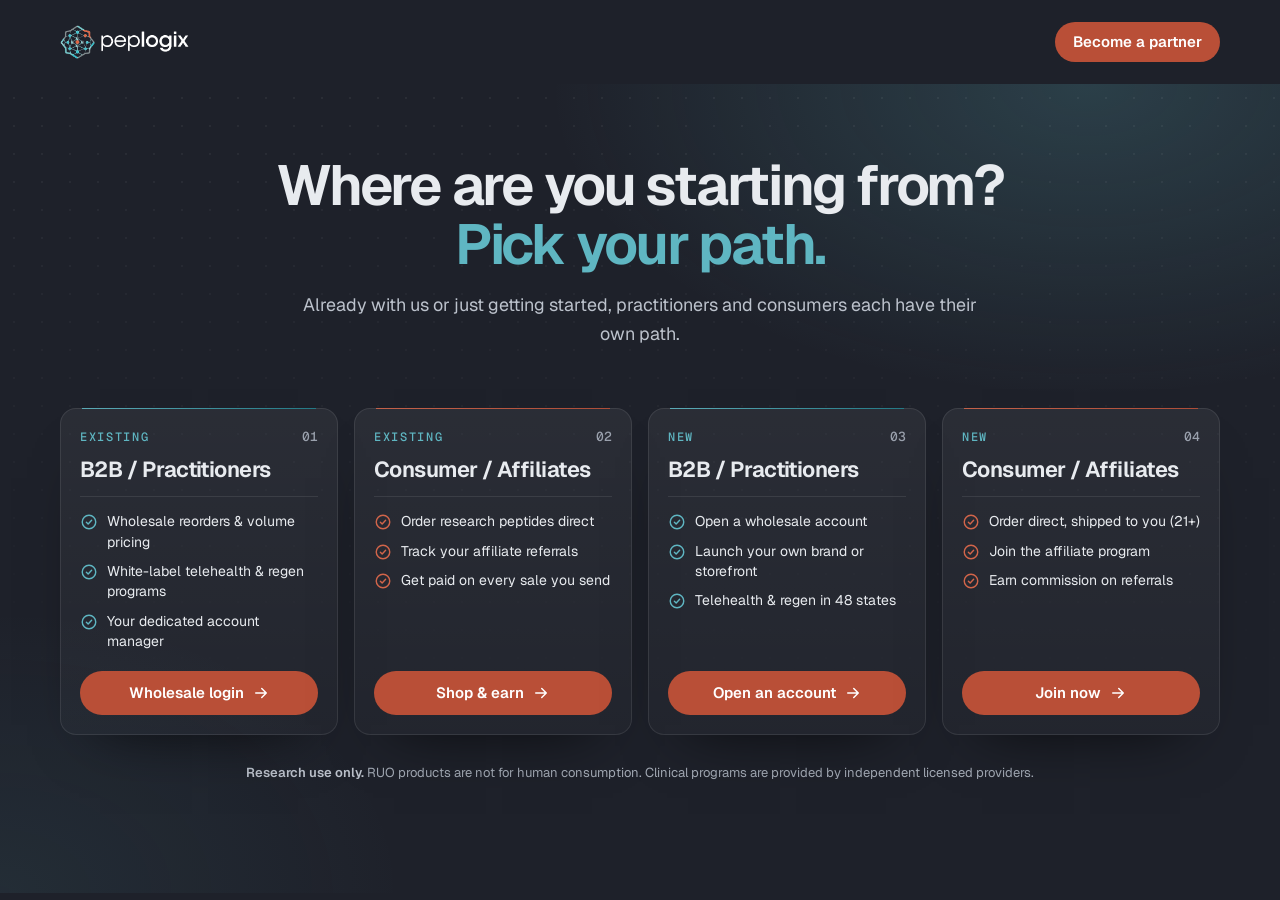
==== paths.html @ d6eeb5cb "Four-path boxes Co-Authored-By: Claude Opus 5.5 <noreply@anthropic.com>" ====
<!doctype html>
<html lang="en">
<head>
<meta charset="utf-8">
<meta name="viewport" content="width=device-width, initial-scale=1">
<meta name="robots" content="noindex, nofollow">
<title>Peplogix | Choose your path</title>
<link rel="preconnect" href="https://fonts.googleapis.com">
<link rel="preconnect" href="https://fonts.gstatic.com" crossorigin>
<link href="https://fonts.googleapis.com/css2?family=Geist:wght@400;500;600;700&family=Geist+Mono:wght@500&display=swap" rel="stylesheet">
<link rel="icon" type="image/png" href="assets/favicon-64.png">
<style>
:root{
  --ink:#1E212A;--ink-2:#272B35;--line:rgba(255,255,255,.09);
  --text:#E8EBEF;--muted:#9AA1AD;--soft:#BCC2CC;
  --aqua:#5FB6C2;--teal:#217F8C;--orange:#B94F37;--orange-hi:#D2654A;
  --sans:"Geist",ui-sans-serif,system-ui,-apple-system,"Segoe UI",sans-serif;
  --mono:"Geist Mono",ui-monospace,SFMono-Regular,Menlo,monospace;
  --ease:cubic-bezier(.16,1,.3,1);
}
*,*::before,*::after{box-sizing:border-box}
body{margin:0;background:var(--ink);color:var(--text);font:400 16px/1.6 var(--sans);-webkit-font-smoothing:antialiased}
::selection{background:var(--teal);color:#fff}
a{color:inherit}
:focus-visible{outline:2px solid var(--aqua);outline-offset:3px}

.top{position:relative;z-index:2;max-width:1240px;margin:0 auto;padding:22px clamp(16px,4vw,40px);display:flex;align-items:center;justify-content:space-between}
.top img{height:34px;width:auto;display:block}
.top a.cta{display:inline-flex;align-items:center;min-height:40px;padding:0 18px;border-radius:999px;background:var(--orange);color:#fff;text-decoration:none;font-weight:600;font-size:15px}

.paths{position:relative;overflow:hidden;padding:clamp(40px,6vw,72px) 0 clamp(64px,8vw,96px);
  background:radial-gradient(60% 55% at 85% 0%,rgba(95,182,194,.20),transparent 70%),radial-gradient(45% 50% at 0% 100%,rgba(95,182,194,.08),transparent 70%),var(--ink)}
.paths::before{content:"";position:absolute;inset:0;background-image:radial-gradient(rgba(255,255,255,.055) 1px,transparent 1px);background-size:28px 28px;-webkit-mask-image:linear-gradient(180deg,#000,transparent 80%);mask-image:linear-gradient(180deg,#000,transparent 80%);pointer-events:none}
.wrap{position:relative;max-width:1240px;margin:0 auto;padding:0 clamp(16px,4vw,40px)}

.head{text-align:center;max-width:1000px;margin:0 auto clamp(40px,5vw,60px)}
.head h1{margin:0;font-size:clamp(34px,4.4vw,58px);line-height:1.04;letter-spacing:-.04em;font-weight:650;text-wrap:balance}
.head h1 em{font-style:normal;color:var(--aqua);display:block}
.head p{margin:18px auto 0;max-width:58ch;font-size:clamp(16px,1.4vw,18px);color:var(--soft)}

.grid{display:grid;grid-template-columns:repeat(4,minmax(0,1fr));column-gap:16px;row-gap:0;max-width:1200px;margin:0 auto}
@media (max-width:1060px){.grid{grid-template-columns:repeat(2,minmax(0,1fr));row-gap:16px}}
@media (max-width:620px){.grid{grid-template-columns:minmax(0,1fr);row-gap:16px}.col{grid-row:auto;display:flex;flex-direction:column}.col .btn{margin-top:20px}}

.col{position:relative;display:grid;grid-template-rows:subgrid;grid-row:span 4;row-gap:0;padding:22px 20px 20px;border-radius:16px;
  background:linear-gradient(180deg,rgba(255,255,255,.055),rgba(255,255,255,.02));
  box-shadow:inset 0 0 0 1px var(--line),0 30px 60px -40px rgba(0,0,0,.8);
  transition:transform .35s var(--ease),box-shadow .35s var(--ease)}
.col::before{content:"";position:absolute;left:22px;right:22px;top:0;height:1px;background:var(--bar);opacity:.9}
.col:hover{transform:translateY(-4px);box-shadow:inset 0 0 0 1px rgba(95,182,194,.45),0 40px 70px -40px rgba(0,0,0,.9)}
.col--med{--bar:linear-gradient(90deg,#5FB6C2,#217F8C)}
.col--con{--bar:linear-gradient(90deg,#D2654A,#B94F37)}
.col--new{--bar:linear-gradient(90deg,#5FB6C2,#D2654A)}

.num{display:flex;justify-content:space-between;align-items:center;margin-bottom:14px}
.num b{font:500 13px/1 var(--mono);color:var(--muted)}
.big{font:600 64px/1 var(--sans);letter-spacing:-.05em;color:transparent;-webkit-text-stroke:1px rgba(95,182,194,.55);margin:6px 0 18px}
.col--con .big{-webkit-text-stroke-color:rgba(210,101,74,.6)}
.num span{font:500 12px/1 var(--mono);letter-spacing:.14em;text-transform:uppercase;color:var(--aqua)}
.num b{font:500 13px/1 var(--mono);color:var(--muted)}
.ic{width:52px;height:52px;border-radius:6px;display:grid;place-items:center;background:rgba(95,182,194,.12);color:var(--aqua);margin-bottom:22px}
.col--con .ic{background:rgba(210,101,74,.14);color:var(--orange-hi)}
.ic svg{width:26px;height:26px}
.col h2{margin:0;font-size:clamp(20px,1.7vw,23px);line-height:1.15;letter-spacing:-.025em;font-weight:650}
.who{margin:8px 0 0;font-size:14.5px;line-height:1.5;color:var(--soft)}
.chips{display:flex;flex-wrap:wrap;align-content:flex-start;gap:6px;margin:16px 0 0}
.chips span{font-size:12.5px;font-weight:500;padding:5px 10px;border-radius:4px;background:rgba(255,255,255,.06);color:var(--soft);box-shadow:inset 0 0 0 1px var(--line)}
.rule{height:1px;background:var(--line);margin:24px 0 20px}
.lab{margin:0 0 12px;font:500 11.5px/1 var(--mono);letter-spacing:.12em;text-transform:uppercase;color:var(--muted)}
ul{list-style:none;margin:14px 0 0;padding:14px 0 0;display:grid;gap:9px;align-content:start;border-top:1px solid var(--line)}
li{display:grid;grid-template-columns:18px 1fr;gap:9px;font-size:14px;color:var(--text);line-height:1.45}
li svg{width:18px;height:18px;margin-top:2px;color:var(--aqua)}
.col--con li svg{color:var(--orange-hi)}
.btn{margin-top:20px;align-self:end;display:flex;align-items:center;justify-content:center;gap:8px;min-height:44px;border-radius:999px;background:var(--orange);color:#fff;text-decoration:none;font-weight:600;font-size:15px;transition:background .2s}
.btn:hover{background:#A3442F}
.btn svg{width:18px;height:18px}
.spacer{flex:1}

.foot{margin-top:28px;text-align:center;font-size:13px;color:#A3AAB5}
.foot strong{color:var(--soft);font-weight:600}
@media (prefers-reduced-motion:reduce){.col{transition:none}.col:hover{transform:none}}
</style>
</head>
<body>
<svg width="0" height="0" style="position:absolute" aria-hidden="true">
  <symbol id="ck" viewBox="0 0 24 24" fill="none" stroke="currentColor" stroke-width="1.9" stroke-linecap="round" stroke-linejoin="round"><circle cx="12" cy="12" r="9"/><path d="m8.5 12.2 2.4 2.4 4.6-4.9"/></symbol>
  <symbol id="ar" viewBox="0 0 24 24" fill="none" stroke="currentColor" stroke-width="2" stroke-linecap="round" stroke-linejoin="round"><path d="M5 12h14M13 6l6 6-6 6"/></symbol>
</svg>

<header class="top">
  <img src="assets/peplogix-logo-white.png" alt="Peplogix" width="130" height="34">
  <a class="cta" href="#">Become a partner</a>
</header>

<section class="paths" aria-labelledby="pathsTitle">
  <div class="wrap">
    <div class="head">
      <h1 id="pathsTitle">Where are you starting from? <em>Pick your path.</em></h1>
      <p>Already with us or just getting started, practitioners and consumers each have their own path.</p>
    </div>

    <div class="grid">
      <article class="col col--med">
        <div class="num"><span>Existing</span><b>01</b></div>
        <h2>B2B / Practitioners</h2>
        <ul>
          <li><svg aria-hidden="true"><use href="#ck"/></svg>Wholesale reorders &amp; volume pricing</li>
          <li><svg aria-hidden="true"><use href="#ck"/></svg>White-label telehealth &amp; regen programs</li>
          <li><svg aria-hidden="true"><use href="#ck"/></svg>Your dedicated account manager</li>
        </ul>
        <a class="btn" href="#">Wholesale login <svg aria-hidden="true"><use href="#ar"/></svg></a>
      </article>
      <article class="col col--con">
        <div class="num"><span>Existing</span><b>02</b></div>
        <h2>Consumer / Affiliates</h2>
        <ul>
          <li><svg aria-hidden="true"><use href="#ck"/></svg>Order research peptides direct</li>
          <li><svg aria-hidden="true"><use href="#ck"/></svg>Track your affiliate referrals</li>
          <li><svg aria-hidden="true"><use href="#ck"/></svg>Get paid on every sale you send</li>
        </ul>
        <a class="btn" href="#">Shop &amp; earn <svg aria-hidden="true"><use href="#ar"/></svg></a>
      </article>
      <article class="col col--med">
        <div class="num"><span>New</span><b>03</b></div>
        <h2>B2B / Practitioners</h2>
        <ul>
          <li><svg aria-hidden="true"><use href="#ck"/></svg>Open a wholesale account</li>
          <li><svg aria-hidden="true"><use href="#ck"/></svg>Launch your own brand or storefront</li>
          <li><svg aria-hidden="true"><use href="#ck"/></svg>Telehealth &amp; regen in 48 states</li>
        </ul>
        <a class="btn" href="#">Open an account <svg aria-hidden="true"><use href="#ar"/></svg></a>
      </article>
      <article class="col col--con">
        <div class="num"><span>New</span><b>04</b></div>
        <h2>Consumer / Affiliates</h2>
        <ul>
          <li><svg aria-hidden="true"><use href="#ck"/></svg>Order direct, shipped to you (21+)</li>
          <li><svg aria-hidden="true"><use href="#ck"/></svg>Join the affiliate program</li>
          <li><svg aria-hidden="true"><use href="#ck"/></svg>Earn commission on referrals</li>
        </ul>
        <a class="btn" href="#">Join now <svg aria-hidden="true"><use href="#ar"/></svg></a>
      </article>
    </div>

    <p class="foot"><strong>Research use only.</strong> RUO products are not for human consumption. Clinical programs are provided by independent licensed providers.</p>
  </div>
</section>
</body>
</html>
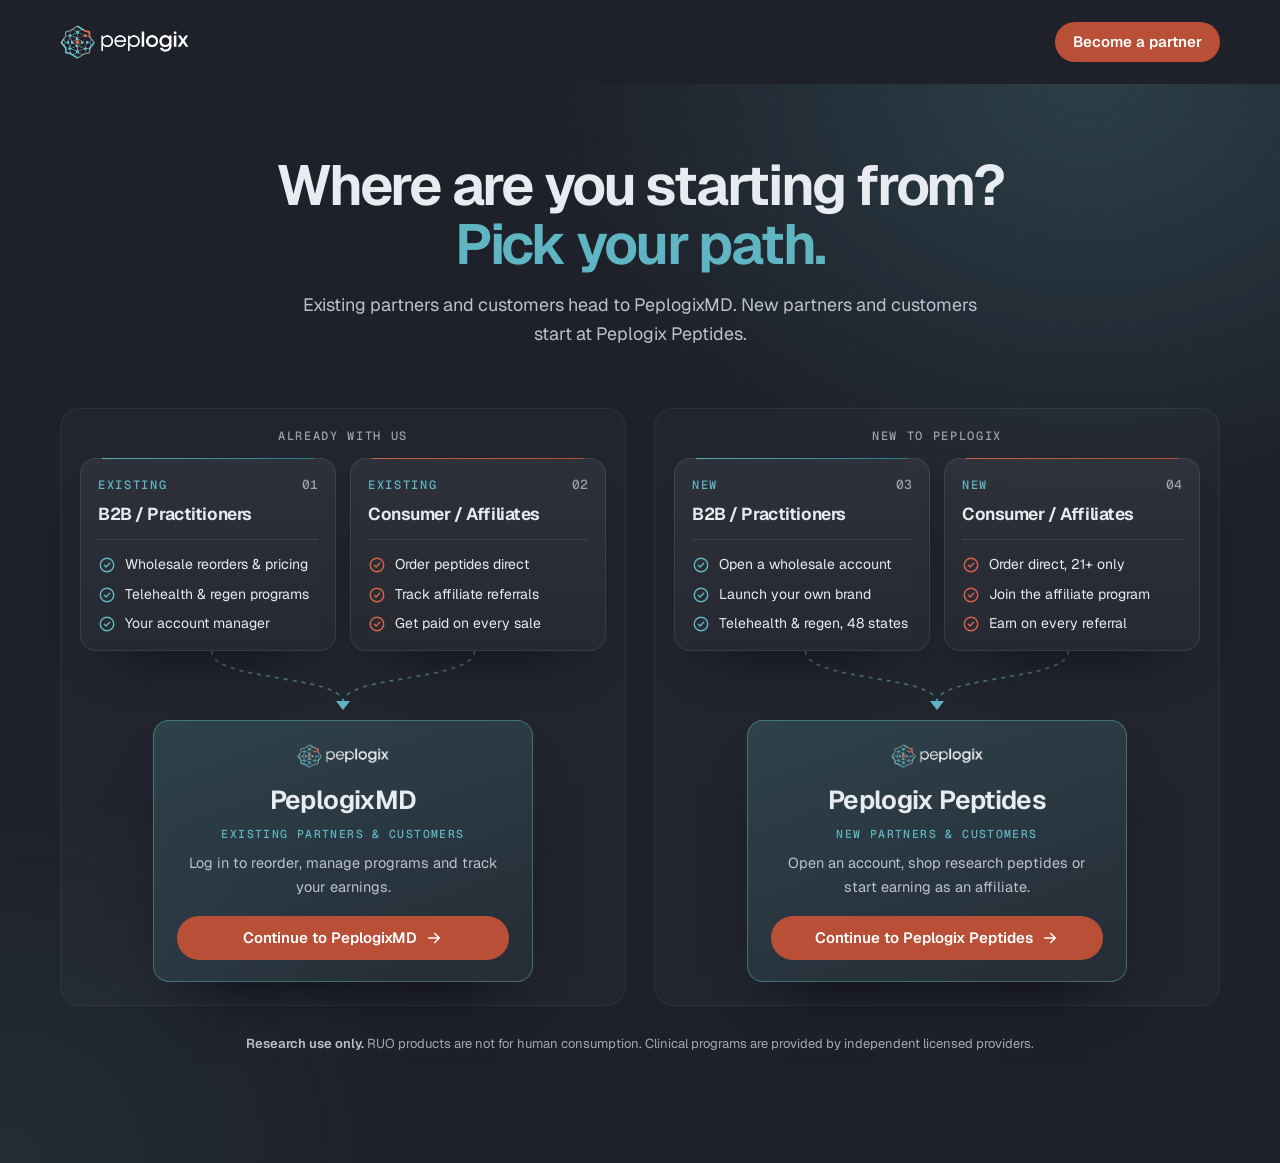
==== commit 6245bf35: "Path flow: existing to PeplogixMD, new to Peplogix Peptides Co-Authored-By: Claude Opus 5.5 <noreply" ====
--- a/paths.html
+++ b/paths.html
@@ -76,6 +76,29 @@
 .btn svg{width:18px;height:18px}
 .spacer{flex:1}
 
+
+.flow{display:grid;grid-template-columns:1fr 1fr;gap:28px;max-width:1200px;margin:0 auto}
+@media (max-width:900px){.flow{grid-template-columns:minmax(0,1fr);gap:44px}}
+.group{display:flex;flex-direction:column;align-items:center;padding:22px 20px 24px;border-radius:20px;background:rgba(255,255,255,.02);box-shadow:inset 0 0 0 1px rgba(255,255,255,.06)}
+.gl{margin:0 0 16px;font:500 12px/1 var(--mono);letter-spacing:.14em;text-transform:uppercase;color:var(--muted)}
+.pair{display:grid;grid-template-columns:1fr 1fr;gap:14px;width:100%;align-items:stretch}
+@media (max-width:520px){.pair{grid-template-columns:minmax(0,1fr)}.pair .col{display:flex;flex-direction:column}}
+.pair .col{display:grid;grid-template-rows:subgrid;grid-row:span 3;row-gap:0;padding:20px 18px 18px}
+.pair .col h2{font-size:clamp(16px,1.35vw,19px);white-space:nowrap}
+.pair{grid-template-rows:auto auto 1fr}
+.conn{display:block;width:100%;height:56px;overflow:visible}
+.conn path{fill:none;stroke:rgba(95,182,194,.55);stroke-width:1.6;vector-effect:non-scaling-stroke;stroke-dasharray:4 5;animation:flowdash 1.4s linear infinite}
+@keyframes flowdash{to{stroke-dashoffset:-18}}
+.arrow{width:0;height:0;border-left:7px solid transparent;border-right:7px solid transparent;border-top:9px solid var(--aqua);margin:-6px 0 10px}
+@media (max-width:520px){.conn{height:40px}}
+.dest{width:min(100%,380px);text-align:center;padding:24px 24px 22px;border-radius:16px;
+  background:linear-gradient(160deg,rgba(95,182,194,.20),rgba(95,182,194,.05));box-shadow:inset 0 0 0 1px rgba(95,182,194,.45),0 30px 60px -36px rgba(0,0,0,.9)}
+.dest img{height:24px;width:auto;margin:0 auto 12px;display:block;opacity:.9}
+.dest h3{margin:0;font-size:26px;letter-spacing:-.025em;font-weight:650}
+.dest .tag{margin:6px 0 0;font:500 11.5px/1 var(--mono);letter-spacing:.12em;text-transform:uppercase;color:var(--aqua)}
+.dest p:not(.tag){margin:12px 0 0;font-size:14.5px;color:var(--soft)}
+.dest .btn{margin-top:18px}
+@media (prefers-reduced-motion:reduce){.conn path{animation:none}}
 .foot{margin-top:28px;text-align:center;font-size:13px;color:#A3AAB5}
 .foot strong{color:var(--soft);font-weight:600}
 @media (prefers-reduced-motion:reduce){.col{transition:none}.col:hover{transform:none}}
@@ -96,51 +119,10 @@
   <div class="wrap">
     <div class="head">
       <h1 id="pathsTitle">Where are you starting from? <em>Pick your path.</em></h1>
-      <p>Already with us or just getting started, practitioners and consumers each have their own path.</p>
+      <p>Existing partners and customers head to PeplogixMD. New partners and customers start at Peplogix Peptides.</p>
     </div>
 
-    <div class="grid">
-      <article class="col col--med">
-        <div class="num"><span>Existing</span><b>01</b></div>
-        <h2>B2B / Practitioners</h2>
-        <ul>
-          <li><svg aria-hidden="true"><use href="#ck"/></svg>Wholesale reorders &amp; volume pricing</li>
-          <li><svg aria-hidden="true"><use href="#ck"/></svg>White-label telehealth &amp; regen programs</li>
-          <li><svg aria-hidden="true"><use href="#ck"/></svg>Your dedicated account manager</li>
-        </ul>
-        <a class="btn" href="#">Wholesale login <svg aria-hidden="true"><use href="#ar"/></svg></a>
-      </article>
-      <article class="col col--con">
-        <div class="num"><span>Existing</span><b>02</b></div>
-        <h2>Consumer / Affiliates</h2>
-        <ul>
-          <li><svg aria-hidden="true"><use href="#ck"/></svg>Order research peptides direct</li>
-          <li><svg aria-hidden="true"><use href="#ck"/></svg>Track your affiliate referrals</li>
-          <li><svg aria-hidden="true"><use href="#ck"/></svg>Get paid on every sale you send</li>
-        </ul>
-        <a class="btn" href="#">Shop &amp; earn <svg aria-hidden="true"><use href="#ar"/></svg></a>
-      </article>
-      <article class="col col--med">
-        <div class="num"><span>New</span><b>03</b></div>
-        <h2>B2B / Practitioners</h2>
-        <ul>
-          <li><svg aria-hidden="true"><use href="#ck"/></svg>Open a wholesale account</li>
-          <li><svg aria-hidden="true"><use href="#ck"/></svg>Launch your own brand or storefront</li>
-          <li><svg aria-hidden="true"><use href="#ck"/></svg>Telehealth &amp; regen in 48 states</li>
-        </ul>
-        <a class="btn" href="#">Open an account <svg aria-hidden="true"><use href="#ar"/></svg></a>
-      </article>
-      <article class="col col--con">
-        <div class="num"><span>New</span><b>04</b></div>
-        <h2>Consumer / Affiliates</h2>
-        <ul>
-          <li><svg aria-hidden="true"><use href="#ck"/></svg>Order direct, shipped to you (21+)</li>
-          <li><svg aria-hidden="true"><use href="#ck"/></svg>Join the affiliate program</li>
-          <li><svg aria-hidden="true"><use href="#ck"/></svg>Earn commission on referrals</li>
-        </ul>
-        <a class="btn" href="#">Join now <svg aria-hidden="true"><use href="#ar"/></svg></a>
-      </article>
-    </div>
+    <div class="flow"><div class="group"><p class="gl">Already with us</p><div class="pair"><article class="col col--med"><div class="num"><span>Existing</span><b>01</b></div><h2>B2B / Practitioners</h2><ul><li><svg aria-hidden="true"><use href="#ck"/></svg>Wholesale reorders &amp; pricing</li><li><svg aria-hidden="true"><use href="#ck"/></svg>Telehealth &amp; regen programs</li><li><svg aria-hidden="true"><use href="#ck"/></svg>Your account manager</li></ul></article><article class="col col--con"><div class="num"><span>Existing</span><b>02</b></div><h2>Consumer / Affiliates</h2><ul><li><svg aria-hidden="true"><use href="#ck"/></svg>Order peptides direct</li><li><svg aria-hidden="true"><use href="#ck"/></svg>Track affiliate referrals</li><li><svg aria-hidden="true"><use href="#ck"/></svg>Get paid on every sale</li></ul></article></div><svg class="conn" viewBox="0 0 400 70" preserveAspectRatio="none" aria-hidden="true"><path d="M100 0 C100 38 200 30 200 64" /><path d="M300 0 C300 38 200 30 200 64" /></svg><span class="arrow" aria-hidden="true"></span><div class="dest dest--md"><img src="assets/peplogix-logo-white.png" alt="" width="104" height="27"><h3>PeplogixMD</h3><p class="tag">Existing partners &amp; customers</p><p>Log in to reorder, manage programs and track your earnings.</p><a class="btn" href="#">Continue to PeplogixMD <svg aria-hidden="true"><use href="#ar"/></svg></a></div></div><div class="group"><p class="gl">New to Peplogix</p><div class="pair"><article class="col col--med"><div class="num"><span>New</span><b>03</b></div><h2>B2B / Practitioners</h2><ul><li><svg aria-hidden="true"><use href="#ck"/></svg>Open a wholesale account</li><li><svg aria-hidden="true"><use href="#ck"/></svg>Launch your own brand</li><li><svg aria-hidden="true"><use href="#ck"/></svg>Telehealth &amp; regen, 48 states</li></ul></article><article class="col col--con"><div class="num"><span>New</span><b>04</b></div><h2>Consumer / Affiliates</h2><ul><li><svg aria-hidden="true"><use href="#ck"/></svg>Order direct, 21+ only</li><li><svg aria-hidden="true"><use href="#ck"/></svg>Join the affiliate program</li><li><svg aria-hidden="true"><use href="#ck"/></svg>Earn on every referral</li></ul></article></div><svg class="conn" viewBox="0 0 400 70" preserveAspectRatio="none" aria-hidden="true"><path d="M100 0 C100 38 200 30 200 64" /><path d="M300 0 C300 38 200 30 200 64" /></svg><span class="arrow" aria-hidden="true"></span><div class="dest dest--pp"><img src="assets/peplogix-logo-white.png" alt="" width="104" height="27"><h3>Peplogix Peptides</h3><p class="tag">New partners &amp; customers</p><p>Open an account, shop research peptides or start earning as an affiliate.</p><a class="btn" href="#">Continue to Peplogix Peptides <svg aria-hidden="true"><use href="#ar"/></svg></a></div></div></div>
 
     <p class="foot"><strong>Research use only.</strong> RUO products are not for human consumption. Clinical programs are provided by independent licensed providers.</p>
   </div>
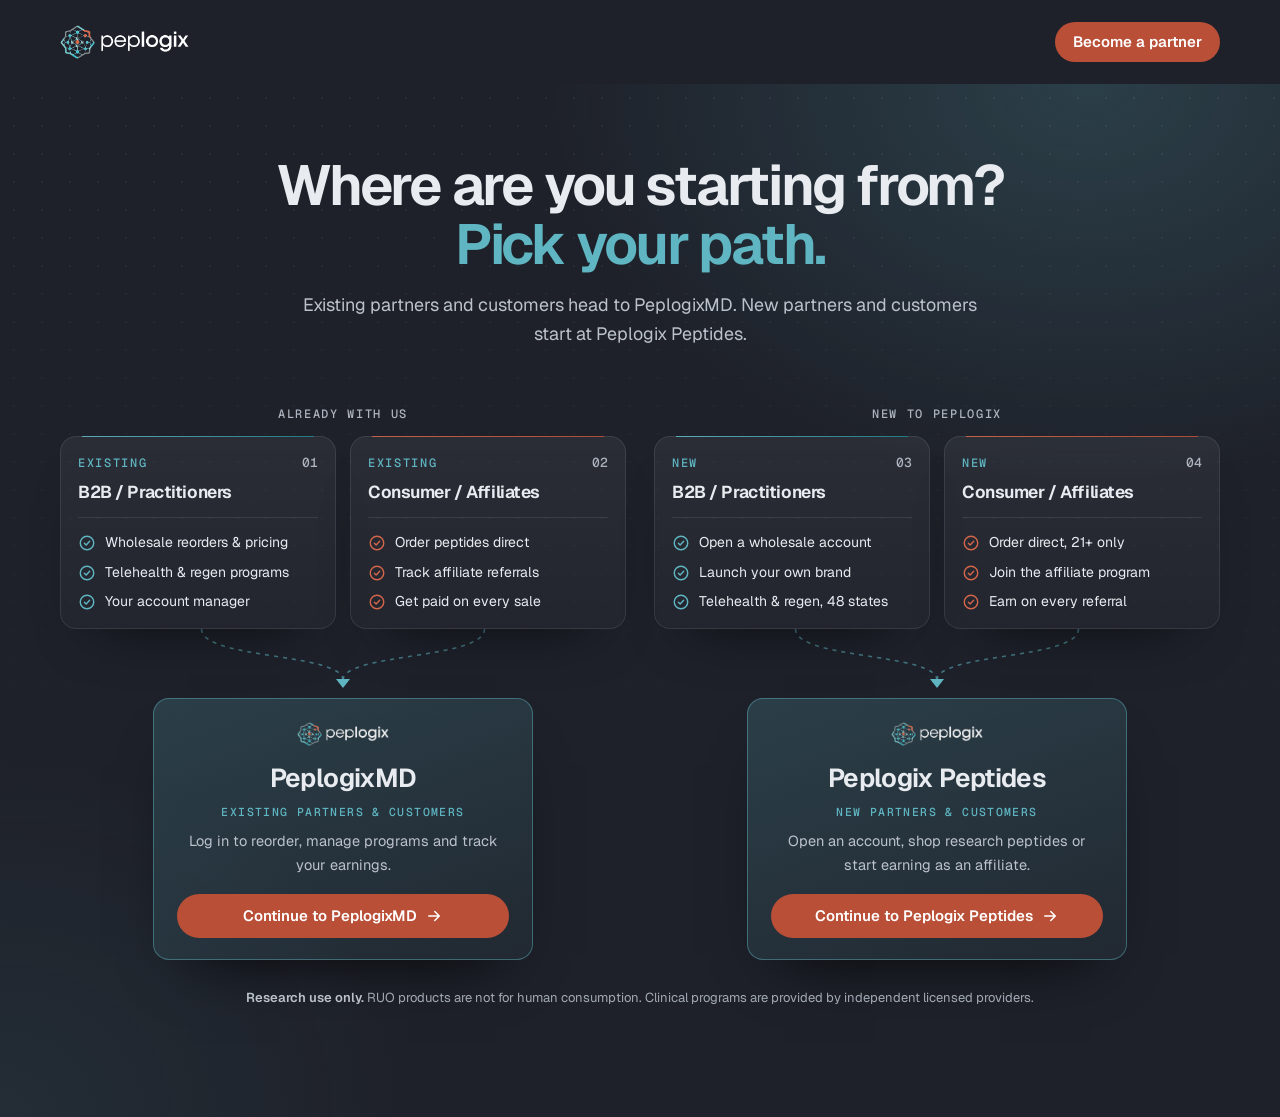
==== commit 9659ebf8: "Flatten path panels, raise muted text contrast Co-Authored-By: Claude Opus 5.5 <noreply@anthropic.co" ====
--- a/paths.html
+++ b/paths.html
@@ -12,7 +12,7 @@
 <style>
 :root{
   --ink:#1E212A;--ink-2:#272B35;--line:rgba(255,255,255,.09);
-  --text:#E8EBEF;--muted:#9AA1AD;--soft:#BCC2CC;
+  --text:#E8EBEF;--muted:#AEB5C0;--soft:#BCC2CC;
   --aqua:#5FB6C2;--teal:#217F8C;--orange:#B94F37;--orange-hi:#D2654A;
   --sans:"Geist",ui-sans-serif,system-ui,-apple-system,"Segoe UI",sans-serif;
   --mono:"Geist Mono",ui-monospace,SFMono-Regular,Menlo,monospace;
@@ -79,7 +79,7 @@
 
 .flow{display:grid;grid-template-columns:1fr 1fr;gap:28px;max-width:1200px;margin:0 auto}
 @media (max-width:900px){.flow{grid-template-columns:minmax(0,1fr);gap:44px}}
-.group{display:flex;flex-direction:column;align-items:center;padding:22px 20px 24px;border-radius:20px;background:rgba(255,255,255,.02);box-shadow:inset 0 0 0 1px rgba(255,255,255,.06)}
+.group{display:flex;flex-direction:column;align-items:center}
 .gl{margin:0 0 16px;font:500 12px/1 var(--mono);letter-spacing:.14em;text-transform:uppercase;color:var(--muted)}
 .pair{display:grid;grid-template-columns:1fr 1fr;gap:14px;width:100%;align-items:stretch}
 @media (max-width:520px){.pair{grid-template-columns:minmax(0,1fr)}.pair .col{display:flex;flex-direction:column}}
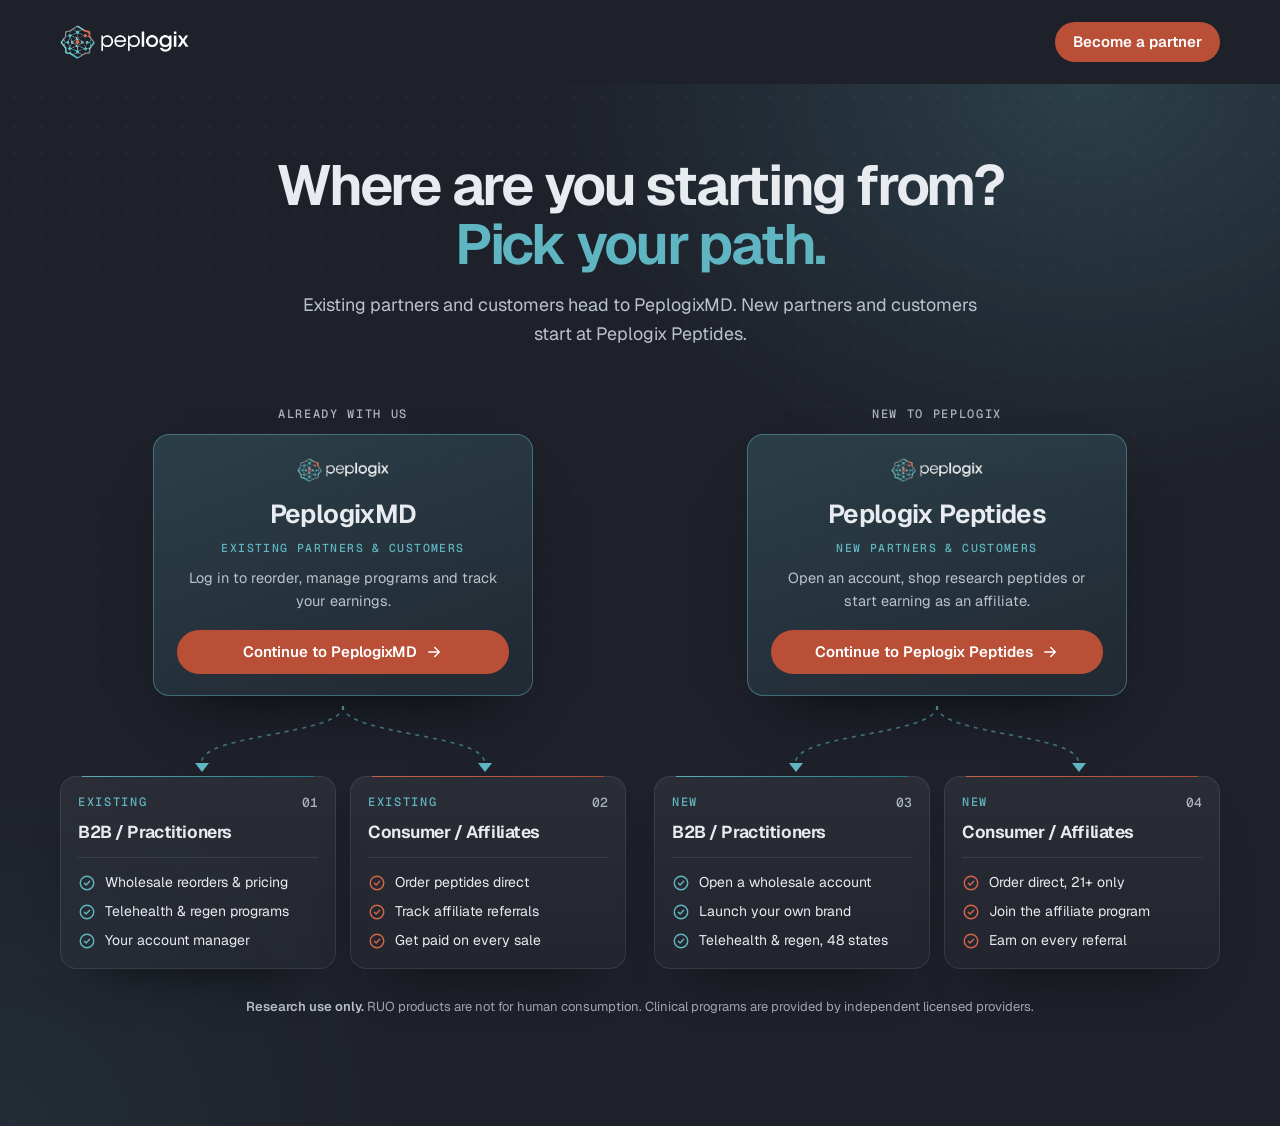
==== commit 63f10ab6: "Destinations on top, arrows branch down to columns Co-Authored-By: Claude Opus 5.5 <noreply@anthropi" ====
--- a/paths.html
+++ b/paths.html
@@ -80,17 +80,20 @@
 .flow{display:grid;grid-template-columns:1fr 1fr;gap:28px;max-width:1200px;margin:0 auto}
 @media (max-width:900px){.flow{grid-template-columns:minmax(0,1fr);gap:44px}}
 .group{display:flex;flex-direction:column;align-items:center}
-.gl{margin:0 0 16px;font:500 12px/1 var(--mono);letter-spacing:.14em;text-transform:uppercase;color:var(--muted)}
+.gl{margin:0 0 14px;font:500 12px/1 var(--mono);letter-spacing:.14em;text-transform:uppercase;color:var(--muted)}
 .pair{display:grid;grid-template-columns:1fr 1fr;gap:14px;width:100%;align-items:stretch}
 @media (max-width:520px){.pair{grid-template-columns:minmax(0,1fr)}.pair .col{display:flex;flex-direction:column}}
 .pair .col{display:grid;grid-template-rows:subgrid;grid-row:span 3;row-gap:0;padding:20px 18px 18px}
 .pair .col h2{font-size:clamp(16px,1.35vw,19px);white-space:nowrap}
 .pair{grid-template-rows:auto auto 1fr}
-.conn{display:block;width:100%;height:56px;overflow:visible}
+.conn{display:block;width:100%;overflow:visible}
 .conn path{fill:none;stroke:rgba(95,182,194,.55);stroke-width:1.6;vector-effect:non-scaling-stroke;stroke-dasharray:4 5;animation:flowdash 1.4s linear infinite}
 @keyframes flowdash{to{stroke-dashoffset:-18}}
-.arrow{width:0;height:0;border-left:7px solid transparent;border-right:7px solid transparent;border-top:9px solid var(--aqua);margin:-6px 0 10px}
-@media (max-width:520px){.conn{height:40px}}
+.connw{position:relative;width:100%;height:64px;margin:10px 0 6px}
+.connw .conn{height:100%}
+.arrow{position:absolute;bottom:-2px;width:0;height:0;border-left:7px solid transparent;border-right:7px solid transparent;border-top:9px solid var(--aqua);transform:translateX(-50%)}
+.a1{left:25%}.a2{left:75%}
+@media (max-width:520px){.connw{height:40px}.a2{display:none}.a1{left:50%}.connw .conn path:nth-child(2){display:none}.connw .conn path:first-child{d:path("M200 0 L200 62")}}
 .dest{width:min(100%,380px);text-align:center;padding:24px 24px 22px;border-radius:16px;
   background:linear-gradient(160deg,rgba(95,182,194,.20),rgba(95,182,194,.05));box-shadow:inset 0 0 0 1px rgba(95,182,194,.45),0 30px 60px -36px rgba(0,0,0,.9)}
 .dest img{height:24px;width:auto;margin:0 auto 12px;display:block;opacity:.9}
@@ -122,7 +125,7 @@
       <p>Existing partners and customers head to PeplogixMD. New partners and customers start at Peplogix Peptides.</p>
     </div>
 
-    <div class="flow"><div class="group"><p class="gl">Already with us</p><div class="pair"><article class="col col--med"><div class="num"><span>Existing</span><b>01</b></div><h2>B2B / Practitioners</h2><ul><li><svg aria-hidden="true"><use href="#ck"/></svg>Wholesale reorders &amp; pricing</li><li><svg aria-hidden="true"><use href="#ck"/></svg>Telehealth &amp; regen programs</li><li><svg aria-hidden="true"><use href="#ck"/></svg>Your account manager</li></ul></article><article class="col col--con"><div class="num"><span>Existing</span><b>02</b></div><h2>Consumer / Affiliates</h2><ul><li><svg aria-hidden="true"><use href="#ck"/></svg>Order peptides direct</li><li><svg aria-hidden="true"><use href="#ck"/></svg>Track affiliate referrals</li><li><svg aria-hidden="true"><use href="#ck"/></svg>Get paid on every sale</li></ul></article></div><svg class="conn" viewBox="0 0 400 70" preserveAspectRatio="none" aria-hidden="true"><path d="M100 0 C100 38 200 30 200 64" /><path d="M300 0 C300 38 200 30 200 64" /></svg><span class="arrow" aria-hidden="true"></span><div class="dest dest--md"><img src="assets/peplogix-logo-white.png" alt="" width="104" height="27"><h3>PeplogixMD</h3><p class="tag">Existing partners &amp; customers</p><p>Log in to reorder, manage programs and track your earnings.</p><a class="btn" href="#">Continue to PeplogixMD <svg aria-hidden="true"><use href="#ar"/></svg></a></div></div><div class="group"><p class="gl">New to Peplogix</p><div class="pair"><article class="col col--med"><div class="num"><span>New</span><b>03</b></div><h2>B2B / Practitioners</h2><ul><li><svg aria-hidden="true"><use href="#ck"/></svg>Open a wholesale account</li><li><svg aria-hidden="true"><use href="#ck"/></svg>Launch your own brand</li><li><svg aria-hidden="true"><use href="#ck"/></svg>Telehealth &amp; regen, 48 states</li></ul></article><article class="col col--con"><div class="num"><span>New</span><b>04</b></div><h2>Consumer / Affiliates</h2><ul><li><svg aria-hidden="true"><use href="#ck"/></svg>Order direct, 21+ only</li><li><svg aria-hidden="true"><use href="#ck"/></svg>Join the affiliate program</li><li><svg aria-hidden="true"><use href="#ck"/></svg>Earn on every referral</li></ul></article></div><svg class="conn" viewBox="0 0 400 70" preserveAspectRatio="none" aria-hidden="true"><path d="M100 0 C100 38 200 30 200 64" /><path d="M300 0 C300 38 200 30 200 64" /></svg><span class="arrow" aria-hidden="true"></span><div class="dest dest--pp"><img src="assets/peplogix-logo-white.png" alt="" width="104" height="27"><h3>Peplogix Peptides</h3><p class="tag">New partners &amp; customers</p><p>Open an account, shop research peptides or start earning as an affiliate.</p><a class="btn" href="#">Continue to Peplogix Peptides <svg aria-hidden="true"><use href="#ar"/></svg></a></div></div></div>
+    <div class="flow"><div class="group"><p class="gl">Already with us</p><div class="dest dest--md"><img src="assets/peplogix-logo-white.png" alt="" width="104" height="27"><h3>PeplogixMD</h3><p class="tag">Existing partners &amp; customers</p><p>Log in to reorder, manage programs and track your earnings.</p><a class="btn" href="#">Continue to PeplogixMD <svg aria-hidden="true"><use href="#ar"/></svg></a></div><div class="connw" aria-hidden="true"><svg class="conn" viewBox="0 0 400 70" preserveAspectRatio="none"><path d="M200 0 C200 32 100 30 100 62"/><path d="M200 0 C200 32 300 30 300 62"/></svg><span class="arrow a1"></span><span class="arrow a2"></span></div><div class="pair"><article class="col col--med"><div class="num"><span>Existing</span><b>01</b></div><h2>B2B / Practitioners</h2><ul><li><svg aria-hidden="true"><use href="#ck"/></svg>Wholesale reorders &amp; pricing</li><li><svg aria-hidden="true"><use href="#ck"/></svg>Telehealth &amp; regen programs</li><li><svg aria-hidden="true"><use href="#ck"/></svg>Your account manager</li></ul></article><article class="col col--con"><div class="num"><span>Existing</span><b>02</b></div><h2>Consumer / Affiliates</h2><ul><li><svg aria-hidden="true"><use href="#ck"/></svg>Order peptides direct</li><li><svg aria-hidden="true"><use href="#ck"/></svg>Track affiliate referrals</li><li><svg aria-hidden="true"><use href="#ck"/></svg>Get paid on every sale</li></ul></article></div></div><div class="group"><p class="gl">New to Peplogix</p><div class="dest dest--pp"><img src="assets/peplogix-logo-white.png" alt="" width="104" height="27"><h3>Peplogix Peptides</h3><p class="tag">New partners &amp; customers</p><p>Open an account, shop research peptides or start earning as an affiliate.</p><a class="btn" href="#">Continue to Peplogix Peptides <svg aria-hidden="true"><use href="#ar"/></svg></a></div><div class="connw" aria-hidden="true"><svg class="conn" viewBox="0 0 400 70" preserveAspectRatio="none"><path d="M200 0 C200 32 100 30 100 62"/><path d="M200 0 C200 32 300 30 300 62"/></svg><span class="arrow a1"></span><span class="arrow a2"></span></div><div class="pair"><article class="col col--med"><div class="num"><span>New</span><b>03</b></div><h2>B2B / Practitioners</h2><ul><li><svg aria-hidden="true"><use href="#ck"/></svg>Open a wholesale account</li><li><svg aria-hidden="true"><use href="#ck"/></svg>Launch your own brand</li><li><svg aria-hidden="true"><use href="#ck"/></svg>Telehealth &amp; regen, 48 states</li></ul></article><article class="col col--con"><div class="num"><span>New</span><b>04</b></div><h2>Consumer / Affiliates</h2><ul><li><svg aria-hidden="true"><use href="#ck"/></svg>Order direct, 21+ only</li><li><svg aria-hidden="true"><use href="#ck"/></svg>Join the affiliate program</li><li><svg aria-hidden="true"><use href="#ck"/></svg>Earn on every referral</li></ul></article></div></div></div>
 
     <p class="foot"><strong>Research use only.</strong> RUO products are not for human consumption. Clinical programs are provided by independent licensed providers.</p>
   </div>
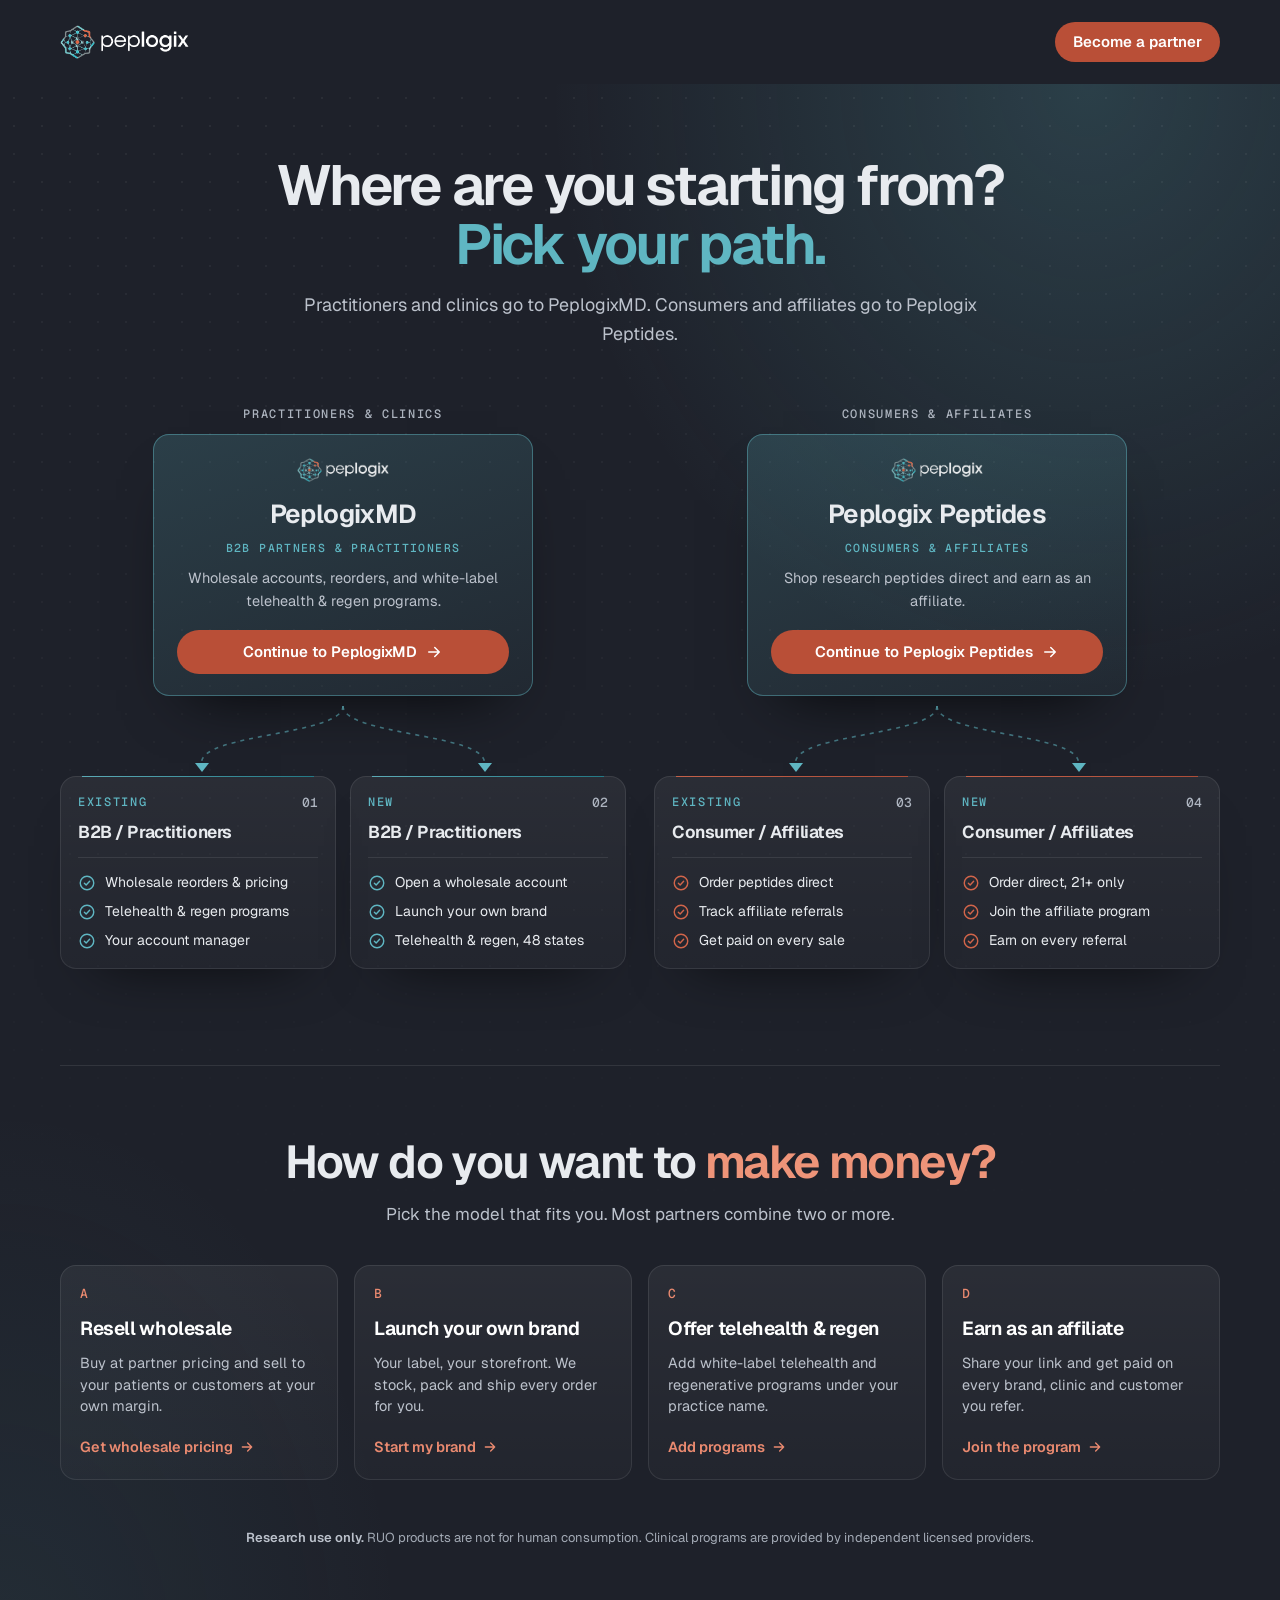
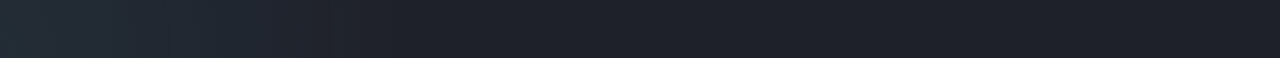
==== commit fdaa0a74: "B2B to PeplogixMD, consumer/affiliates to Peplogix Peptides; add make-money section Co-Authored-By: " ====
--- a/paths.html
+++ b/paths.html
@@ -61,7 +61,7 @@
 .ic{width:52px;height:52px;border-radius:6px;display:grid;place-items:center;background:rgba(95,182,194,.12);color:var(--aqua);margin-bottom:22px}
 .col--con .ic{background:rgba(210,101,74,.14);color:var(--orange-hi)}
 .ic svg{width:26px;height:26px}
-.col h2{margin:0;font-size:clamp(20px,1.7vw,23px);line-height:1.15;letter-spacing:-.025em;font-weight:650}
+.col h3{margin:0;font-size:clamp(20px,1.7vw,23px);line-height:1.15;letter-spacing:-.025em;font-weight:650}
 .who{margin:8px 0 0;font-size:14.5px;line-height:1.5;color:var(--soft)}
 .chips{display:flex;flex-wrap:wrap;align-content:flex-start;gap:6px;margin:16px 0 0}
 .chips span{font-size:12.5px;font-weight:500;padding:5px 10px;border-radius:4px;background:rgba(255,255,255,.06);color:var(--soft);box-shadow:inset 0 0 0 1px var(--line)}
@@ -84,7 +84,7 @@
 .pair{display:grid;grid-template-columns:1fr 1fr;gap:14px;width:100%;align-items:stretch}
 @media (max-width:520px){.pair{grid-template-columns:minmax(0,1fr)}.pair .col{display:flex;flex-direction:column}}
 .pair .col{display:grid;grid-template-rows:subgrid;grid-row:span 3;row-gap:0;padding:20px 18px 18px}
-.pair .col h2{font-size:clamp(16px,1.35vw,19px);white-space:nowrap}
+.pair .col h3{font-size:clamp(16px,1.35vw,19px);white-space:nowrap}
 .pair{grid-template-rows:auto auto 1fr}
 .conn{display:block;width:100%;overflow:visible}
 .conn path{fill:none;stroke:rgba(95,182,194,.55);stroke-width:1.6;vector-effect:non-scaling-stroke;stroke-dasharray:4 5;animation:flowdash 1.4s linear infinite}
@@ -97,12 +97,29 @@
 .dest{width:min(100%,380px);text-align:center;padding:24px 24px 22px;border-radius:16px;
   background:linear-gradient(160deg,rgba(95,182,194,.20),rgba(95,182,194,.05));box-shadow:inset 0 0 0 1px rgba(95,182,194,.45),0 30px 60px -36px rgba(0,0,0,.9)}
 .dest img{height:24px;width:auto;margin:0 auto 12px;display:block;opacity:.9}
-.dest h3{margin:0;font-size:26px;letter-spacing:-.025em;font-weight:650}
+.dest h2{margin:0;font-size:26px;letter-spacing:-.025em;font-weight:650}
 .dest .tag{margin:6px 0 0;font:500 11.5px/1 var(--mono);letter-spacing:.12em;text-transform:uppercase;color:var(--aqua)}
 .dest p:not(.tag){margin:12px 0 0;font-size:14.5px;color:var(--soft)}
 .dest .btn{margin-top:18px}
 @media (prefers-reduced-motion:reduce){.conn path{animation:none}}
-.foot{margin-top:28px;text-align:center;font-size:13px;color:#A3AAB5}
+
+.earn{max-width:1200px;margin:clamp(64px,8vw,96px) auto 0;padding-top:clamp(48px,6vw,72px);border-top:1px solid var(--line);text-align:center}
+.earn h2{margin:0;font-size:clamp(30px,3.6vw,46px);line-height:1.08;letter-spacing:-.035em;font-weight:650}
+.earn h2 em{font-style:normal;color:#EE9479}
+.earn__sub{margin:14px auto 0;color:var(--soft);font-size:17px}
+.earn__grid{display:grid;grid-template-columns:repeat(4,minmax(0,1fr));gap:16px;margin-top:36px;text-align:left}
+@media (max-width:1060px){.earn__grid{grid-template-columns:repeat(2,minmax(0,1fr))}}
+@media (max-width:560px){.earn__grid{grid-template-columns:minmax(0,1fr)}}
+.way{display:flex;flex-direction:column;padding:22px 20px;border-radius:16px;text-decoration:none;background:linear-gradient(180deg,rgba(255,255,255,.055),rgba(255,255,255,.02));box-shadow:inset 0 0 0 1px var(--line);transition:transform .3s var(--ease),box-shadow .3s var(--ease)}
+.way:hover{transform:translateY(-3px);box-shadow:inset 0 0 0 1px rgba(210,101,74,.55)}
+.way__n{font:500 13px/1 var(--mono);color:#EA8A70;letter-spacing:.1em}
+.way h3{margin:14px 0 0;font-size:19px;letter-spacing:-.02em;font-weight:650;color:#fff}
+.way p{margin:8px 0 18px;font-size:14.5px;color:var(--soft);line-height:1.5}
+.way__go{margin-top:auto;display:inline-flex;align-items:center;gap:6px;font-weight:600;font-size:14.5px;color:#EA8A70}
+.way__go svg{width:16px;height:16px;transition:transform .25s var(--ease)}
+.way:hover .way__go svg{transform:translateX(3px)}
+@media (prefers-reduced-motion:reduce){.way{transition:none}.way:hover{transform:none}}
+.foot{margin-top:48px;text-align:center;font-size:13px;color:#A3AAB5}
 .foot strong{color:var(--soft);font-weight:600}
 @media (prefers-reduced-motion:reduce){.col{transition:none}.col:hover{transform:none}}
 </style>
@@ -122,10 +139,21 @@
   <div class="wrap">
     <div class="head">
       <h1 id="pathsTitle">Where are you starting from? <em>Pick your path.</em></h1>
-      <p>Existing partners and customers head to PeplogixMD. New partners and customers start at Peplogix Peptides.</p>
+      <p>Practitioners and clinics go to PeplogixMD. Consumers and affiliates go to Peplogix Peptides.</p>
     </div>
 
-    <div class="flow"><div class="group"><p class="gl">Already with us</p><div class="dest dest--md"><img src="assets/peplogix-logo-white.png" alt="" width="104" height="27"><h3>PeplogixMD</h3><p class="tag">Existing partners &amp; customers</p><p>Log in to reorder, manage programs and track your earnings.</p><a class="btn" href="#">Continue to PeplogixMD <svg aria-hidden="true"><use href="#ar"/></svg></a></div><div class="connw" aria-hidden="true"><svg class="conn" viewBox="0 0 400 70" preserveAspectRatio="none"><path d="M200 0 C200 32 100 30 100 62"/><path d="M200 0 C200 32 300 30 300 62"/></svg><span class="arrow a1"></span><span class="arrow a2"></span></div><div class="pair"><article class="col col--med"><div class="num"><span>Existing</span><b>01</b></div><h2>B2B / Practitioners</h2><ul><li><svg aria-hidden="true"><use href="#ck"/></svg>Wholesale reorders &amp; pricing</li><li><svg aria-hidden="true"><use href="#ck"/></svg>Telehealth &amp; regen programs</li><li><svg aria-hidden="true"><use href="#ck"/></svg>Your account manager</li></ul></article><article class="col col--con"><div class="num"><span>Existing</span><b>02</b></div><h2>Consumer / Affiliates</h2><ul><li><svg aria-hidden="true"><use href="#ck"/></svg>Order peptides direct</li><li><svg aria-hidden="true"><use href="#ck"/></svg>Track affiliate referrals</li><li><svg aria-hidden="true"><use href="#ck"/></svg>Get paid on every sale</li></ul></article></div></div><div class="group"><p class="gl">New to Peplogix</p><div class="dest dest--pp"><img src="assets/peplogix-logo-white.png" alt="" width="104" height="27"><h3>Peplogix Peptides</h3><p class="tag">New partners &amp; customers</p><p>Open an account, shop research peptides or start earning as an affiliate.</p><a class="btn" href="#">Continue to Peplogix Peptides <svg aria-hidden="true"><use href="#ar"/></svg></a></div><div class="connw" aria-hidden="true"><svg class="conn" viewBox="0 0 400 70" preserveAspectRatio="none"><path d="M200 0 C200 32 100 30 100 62"/><path d="M200 0 C200 32 300 30 300 62"/></svg><span class="arrow a1"></span><span class="arrow a2"></span></div><div class="pair"><article class="col col--med"><div class="num"><span>New</span><b>03</b></div><h2>B2B / Practitioners</h2><ul><li><svg aria-hidden="true"><use href="#ck"/></svg>Open a wholesale account</li><li><svg aria-hidden="true"><use href="#ck"/></svg>Launch your own brand</li><li><svg aria-hidden="true"><use href="#ck"/></svg>Telehealth &amp; regen, 48 states</li></ul></article><article class="col col--con"><div class="num"><span>New</span><b>04</b></div><h2>Consumer / Affiliates</h2><ul><li><svg aria-hidden="true"><use href="#ck"/></svg>Order direct, 21+ only</li><li><svg aria-hidden="true"><use href="#ck"/></svg>Join the affiliate program</li><li><svg aria-hidden="true"><use href="#ck"/></svg>Earn on every referral</li></ul></article></div></div></div>
+    <div class="flow"><div class="group"><p class="gl">Practitioners &amp; clinics</p><div class="dest dest--md"><img src="assets/peplogix-logo-white.png" alt="" width="104" height="27"><h2>PeplogixMD</h2><p class="tag">B2B partners &amp; practitioners</p><p>Wholesale accounts, reorders, and white-label telehealth &amp; regen programs.</p><a class="btn" href="#">Continue to PeplogixMD <svg aria-hidden="true"><use href="#ar"/></svg></a></div><div class="connw" aria-hidden="true"><svg class="conn" viewBox="0 0 400 70" preserveAspectRatio="none"><path d="M200 0 C200 32 100 30 100 62"/><path d="M200 0 C200 32 300 30 300 62"/></svg><span class="arrow a1"></span><span class="arrow a2"></span></div><div class="pair"><article class="col col--med"><div class="num"><span>Existing</span><b>01</b></div><h3>B2B / Practitioners</h3><ul><li><svg aria-hidden="true"><use href="#ck"/></svg>Wholesale reorders &amp; pricing</li><li><svg aria-hidden="true"><use href="#ck"/></svg>Telehealth &amp; regen programs</li><li><svg aria-hidden="true"><use href="#ck"/></svg>Your account manager</li></ul></article><article class="col col--med"><div class="num"><span>New</span><b>02</b></div><h3>B2B / Practitioners</h3><ul><li><svg aria-hidden="true"><use href="#ck"/></svg>Open a wholesale account</li><li><svg aria-hidden="true"><use href="#ck"/></svg>Launch your own brand</li><li><svg aria-hidden="true"><use href="#ck"/></svg>Telehealth &amp; regen, 48 states</li></ul></article></div></div><div class="group"><p class="gl">Consumers &amp; affiliates</p><div class="dest dest--pp"><img src="assets/peplogix-logo-white.png" alt="" width="104" height="27"><h2>Peplogix Peptides</h2><p class="tag">Consumers &amp; affiliates</p><p>Shop research peptides direct and earn as an affiliate.</p><a class="btn" href="#">Continue to Peplogix Peptides <svg aria-hidden="true"><use href="#ar"/></svg></a></div><div class="connw" aria-hidden="true"><svg class="conn" viewBox="0 0 400 70" preserveAspectRatio="none"><path d="M200 0 C200 32 100 30 100 62"/><path d="M200 0 C200 32 300 30 300 62"/></svg><span class="arrow a1"></span><span class="arrow a2"></span></div><div class="pair"><article class="col col--con"><div class="num"><span>Existing</span><b>03</b></div><h3>Consumer / Affiliates</h3><ul><li><svg aria-hidden="true"><use href="#ck"/></svg>Order peptides direct</li><li><svg aria-hidden="true"><use href="#ck"/></svg>Track affiliate referrals</li><li><svg aria-hidden="true"><use href="#ck"/></svg>Get paid on every sale</li></ul></article><article class="col col--con"><div class="num"><span>New</span><b>04</b></div><h3>Consumer / Affiliates</h3><ul><li><svg aria-hidden="true"><use href="#ck"/></svg>Order direct, 21+ only</li><li><svg aria-hidden="true"><use href="#ck"/></svg>Join the affiliate program</li><li><svg aria-hidden="true"><use href="#ck"/></svg>Earn on every referral</li></ul></article></div></div></div>
+
+    <section class="earn" aria-labelledby="earnTitle">
+      <h2 id="earnTitle">How do you want to <em>make money?</em></h2>
+      <p class="earn__sub">Pick the model that fits you. Most partners combine two or more.</p>
+      <div class="earn__grid">
+        <a class="way" href="#"><span class="way__n">A</span><h3>Resell wholesale</h3><p>Buy at partner pricing and sell to your patients or customers at your own margin.</p><span class="way__go">Get wholesale pricing <svg aria-hidden="true"><use href="#ar"/></svg></span></a>
+        <a class="way" href="#"><span class="way__n">B</span><h3>Launch your own brand</h3><p>Your label, your storefront. We stock, pack and ship every order for you.</p><span class="way__go">Start my brand <svg aria-hidden="true"><use href="#ar"/></svg></span></a>
+        <a class="way" href="#"><span class="way__n">C</span><h3>Offer telehealth &amp; regen</h3><p>Add white-label telehealth and regenerative programs under your practice name.</p><span class="way__go">Add programs <svg aria-hidden="true"><use href="#ar"/></svg></span></a>
+        <a class="way" href="#"><span class="way__n">D</span><h3>Earn as an affiliate</h3><p>Share your link and get paid on every brand, clinic and customer you refer.</p><span class="way__go">Join the program <svg aria-hidden="true"><use href="#ar"/></svg></span></a>
+      </div>
+    </section>
 
     <p class="foot"><strong>Research use only.</strong> RUO products are not for human consumption. Clinical programs are provided by independent licensed providers.</p>
   </div>
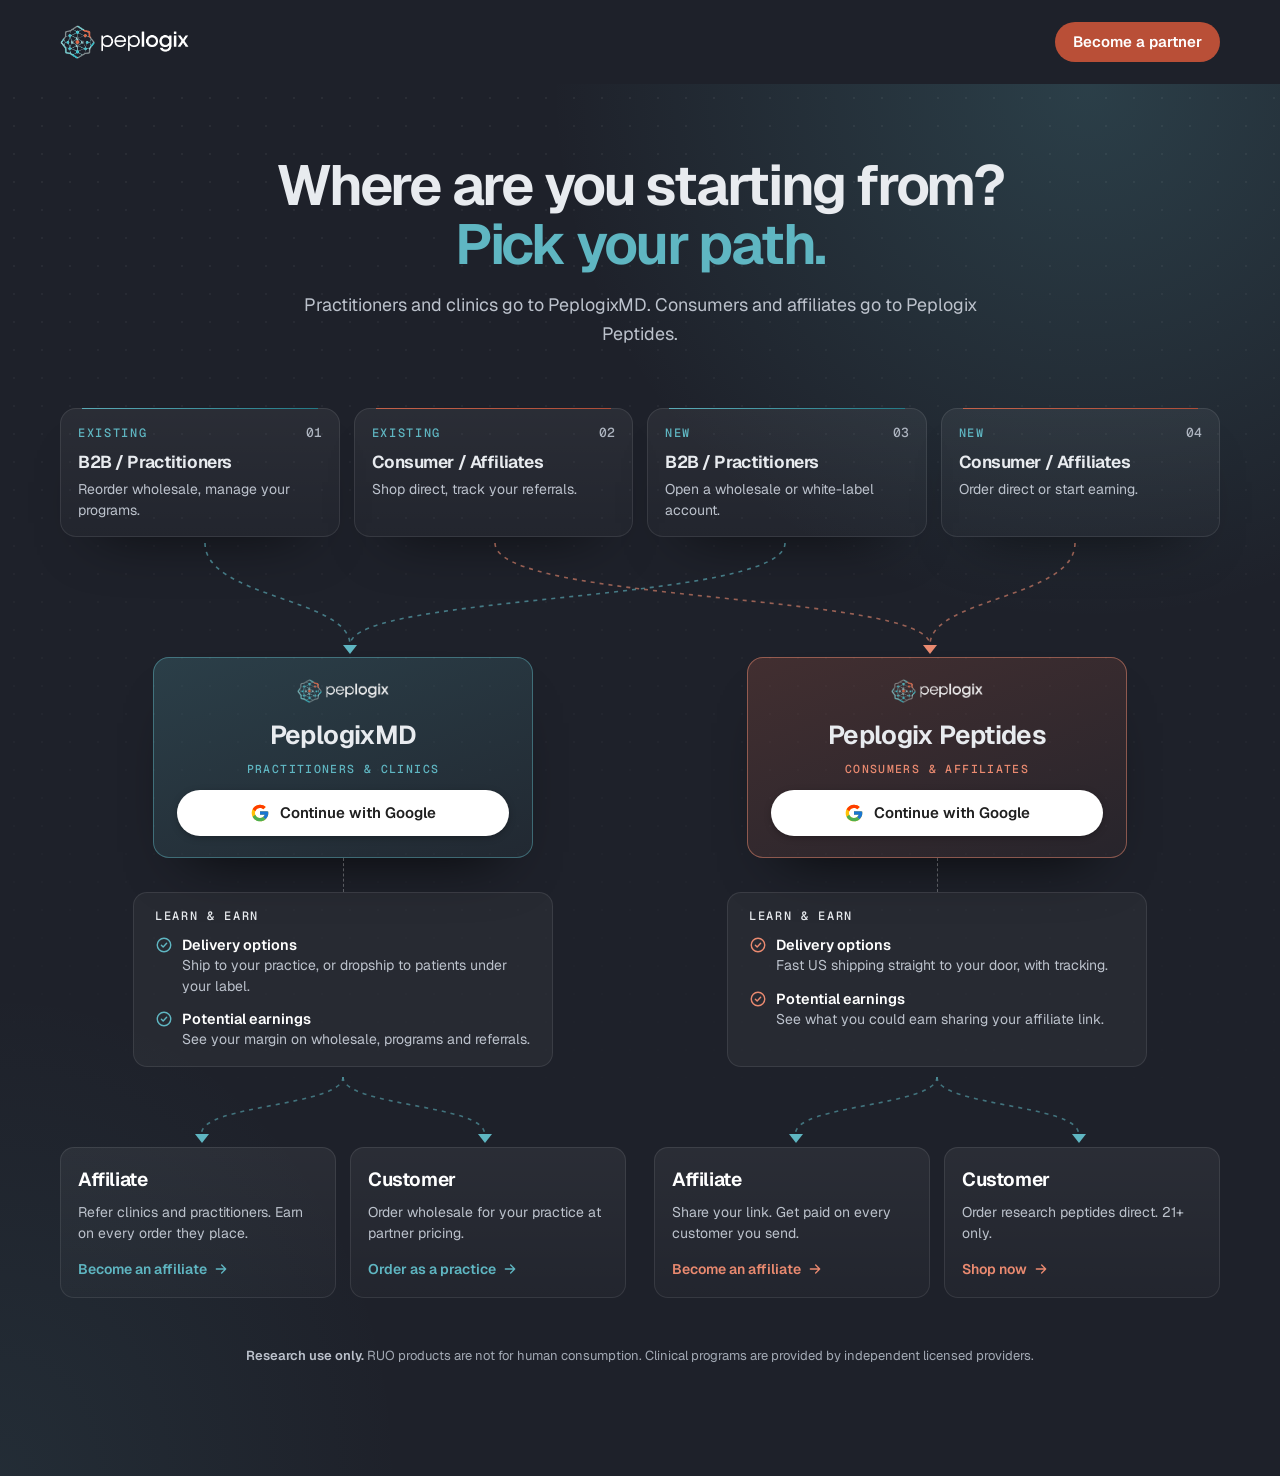
==== commit 6caf42c1: "Full path flow: entries, Google login, learn & earn, affiliate/customer Co-Authored-By: Claude Opus " ====
--- a/paths.html
+++ b/paths.html
@@ -119,6 +119,52 @@
 .way__go svg{width:16px;height:16px;transition:transform .25s var(--ease)}
 .way:hover .way__go svg{transform:translateX(3px)}
 @media (prefers-reduced-motion:reduce){.way{transition:none}.way:hover{transform:none}}
+
+.entries{display:grid;grid-template-columns:repeat(4,minmax(0,1fr));gap:14px;max-width:1200px;margin:0 auto}
+.entries .col{display:flex;flex-direction:column;grid-row:auto;padding:18px 18px 16px}
+.entries .col h3{font-size:clamp(16px,1.35vw,19px);white-space:nowrap}
+.entries .who{margin:6px 0 0;font-size:14px}
+.cross{position:relative;max-width:1200px;height:110px;margin:6px auto 4px}
+.cross svg{display:block;width:100%;height:100%;overflow:visible}
+.cross path{fill:none;stroke-width:1.6;vector-effect:non-scaling-stroke;stroke-dasharray:4 5;animation:flowdash 1.4s linear infinite}
+.cross path.t{stroke:rgba(95,182,194,.6)}.cross path.o{stroke:rgba(234,138,112,.6)}
+.ah{position:absolute;bottom:-1px;width:0;height:0;border-left:7px solid transparent;border-right:7px solid transparent;transform:translateX(-50%)}
+.ah.t{border-top:9px solid var(--aqua)}.ah.o{border-top:9px solid #EA8A70}
+.cols{display:grid;grid-template-columns:1fr 1fr;column-gap:28px;row-gap:0;max-width:1200px;margin:0 auto}
+.stack{display:grid;grid-template-rows:subgrid;grid-row:span 5;justify-items:center}
+.stack>.learn,.stack>.dest{align-self:stretch}
+.stack>.pair2{align-self:stretch}
+.dest{width:min(100%,380px);text-align:center;padding:22px 24px;border-radius:16px;background:linear-gradient(160deg,rgba(95,182,194,.20),rgba(95,182,194,.05));box-shadow:inset 0 0 0 1px rgba(95,182,194,.45),0 30px 60px -36px rgba(0,0,0,.9)}
+.stack--pp .dest{background:linear-gradient(160deg,rgba(210,101,74,.20),rgba(210,101,74,.05));box-shadow:inset 0 0 0 1px rgba(234,138,112,.5),0 30px 60px -36px rgba(0,0,0,.9)}
+.stack--pp .dest .tag{color:#EA8A70}
+.gbtn{display:flex;align-items:center;justify-content:center;gap:10px;margin-top:16px;min-height:46px;border-radius:999px;background:#fff;color:#1F1F1F;text-decoration:none;font-weight:600;font-size:15px;box-shadow:0 2px 8px -2px rgba(0,0,0,.4);transition:transform .2s var(--ease)}
+.gbtn:hover{transform:translateY(-1px)}
+.gbtn .g{width:20px;height:20px}
+.down{height:34px;display:flex;justify-content:center}
+.down span{width:0;border-left:1.6px dashed rgba(255,255,255,.28)}
+.learn{width:min(100%,420px);padding:18px 22px;border-radius:14px;background:rgba(255,255,255,.04);box-shadow:inset 0 0 0 1px var(--line)}
+.lt{margin:0 0 12px;font:500 12px/1 var(--mono);letter-spacing:.14em;text-transform:uppercase;color:var(--text)}
+.learn ul{margin:0;padding:0;border:0;gap:12px}
+.learn li span b{display:block;color:#fff;font-weight:600;font-size:14.5px}
+.learn li span{color:var(--soft);font-size:14px}
+.stack--pp .learn li svg{color:#EA8A70}
+.pair2{display:grid;grid-template-columns:1fr 1fr;gap:14px;width:100%}
+.choice{display:flex;flex-direction:column;padding:18px;border-radius:14px;text-decoration:none;background:linear-gradient(180deg,rgba(255,255,255,.055),rgba(255,255,255,.02));box-shadow:inset 0 0 0 1px var(--line);transition:transform .3s var(--ease),box-shadow .3s var(--ease)}
+.choice:hover{transform:translateY(-3px);box-shadow:inset 0 0 0 1px rgba(95,182,194,.5)}
+.stack--pp .choice:hover{box-shadow:inset 0 0 0 1px rgba(234,138,112,.55)}
+.ck{font-size:19px;font-weight:650;letter-spacing:-.02em;color:#fff}
+.choice p{margin:6px 0 14px;font-size:14px;line-height:1.5;color:var(--soft)}
+.go{margin-top:auto;display:inline-flex;align-items:center;gap:6px;font-weight:600;font-size:14px;color:var(--aqua)}
+.stack--pp .go{color:#EA8A70}
+.go svg{width:16px;height:16px}
+@media (max-width:900px){
+  .entries{grid-template-columns:repeat(2,minmax(0,1fr))}
+  .cross{display:none}
+  .cols{grid-template-columns:minmax(0,1fr);row-gap:0;margin-top:36px}
+  .stack{grid-row:auto;display:flex;flex-direction:column;align-items:center;margin-bottom:48px}
+}
+@media (max-width:520px){.entries{grid-template-columns:minmax(0,1fr)}.pair2{grid-template-columns:minmax(0,1fr)}}
+@media (prefers-reduced-motion:reduce){.cross path{animation:none}.choice,.gbtn{transition:none}}
 .foot{margin-top:48px;text-align:center;font-size:13px;color:#A3AAB5}
 .foot strong{color:var(--soft);font-weight:600}
 @media (prefers-reduced-motion:reduce){.col{transition:none}.col:hover{transform:none}}
@@ -142,18 +188,22 @@
       <p>Practitioners and clinics go to PeplogixMD. Consumers and affiliates go to Peplogix Peptides.</p>
     </div>
 
-    <div class="flow"><div class="group"><p class="gl">Practitioners &amp; clinics</p><div class="dest dest--md"><img src="assets/peplogix-logo-white.png" alt="" width="104" height="27"><h2>PeplogixMD</h2><p class="tag">B2B partners &amp; practitioners</p><p>Wholesale accounts, reorders, and white-label telehealth &amp; regen programs.</p><a class="btn" href="#">Continue to PeplogixMD <svg aria-hidden="true"><use href="#ar"/></svg></a></div><div class="connw" aria-hidden="true"><svg class="conn" viewBox="0 0 400 70" preserveAspectRatio="none"><path d="M200 0 C200 32 100 30 100 62"/><path d="M200 0 C200 32 300 30 300 62"/></svg><span class="arrow a1"></span><span class="arrow a2"></span></div><div class="pair"><article class="col col--med"><div class="num"><span>Existing</span><b>01</b></div><h3>B2B / Practitioners</h3><ul><li><svg aria-hidden="true"><use href="#ck"/></svg>Wholesale reorders &amp; pricing</li><li><svg aria-hidden="true"><use href="#ck"/></svg>Telehealth &amp; regen programs</li><li><svg aria-hidden="true"><use href="#ck"/></svg>Your account manager</li></ul></article><article class="col col--med"><div class="num"><span>New</span><b>02</b></div><h3>B2B / Practitioners</h3><ul><li><svg aria-hidden="true"><use href="#ck"/></svg>Open a wholesale account</li><li><svg aria-hidden="true"><use href="#ck"/></svg>Launch your own brand</li><li><svg aria-hidden="true"><use href="#ck"/></svg>Telehealth &amp; regen, 48 states</li></ul></article></div></div><div class="group"><p class="gl">Consumers &amp; affiliates</p><div class="dest dest--pp"><img src="assets/peplogix-logo-white.png" alt="" width="104" height="27"><h2>Peplogix Peptides</h2><p class="tag">Consumers &amp; affiliates</p><p>Shop research peptides direct and earn as an affiliate.</p><a class="btn" href="#">Continue to Peplogix Peptides <svg aria-hidden="true"><use href="#ar"/></svg></a></div><div class="connw" aria-hidden="true"><svg class="conn" viewBox="0 0 400 70" preserveAspectRatio="none"><path d="M200 0 C200 32 100 30 100 62"/><path d="M200 0 C200 32 300 30 300 62"/></svg><span class="arrow a1"></span><span class="arrow a2"></span></div><div class="pair"><article class="col col--con"><div class="num"><span>Existing</span><b>03</b></div><h3>Consumer / Affiliates</h3><ul><li><svg aria-hidden="true"><use href="#ck"/></svg>Order peptides direct</li><li><svg aria-hidden="true"><use href="#ck"/></svg>Track affiliate referrals</li><li><svg aria-hidden="true"><use href="#ck"/></svg>Get paid on every sale</li></ul></article><article class="col col--con"><div class="num"><span>New</span><b>04</b></div><h3>Consumer / Affiliates</h3><ul><li><svg aria-hidden="true"><use href="#ck"/></svg>Order direct, 21+ only</li><li><svg aria-hidden="true"><use href="#ck"/></svg>Join the affiliate program</li><li><svg aria-hidden="true"><use href="#ck"/></svg>Earn on every referral</li></ul></article></div></div></div>
-
-    <section class="earn" aria-labelledby="earnTitle">
-      <h2 id="earnTitle">How do you want to <em>make money?</em></h2>
-      <p class="earn__sub">Pick the model that fits you. Most partners combine two or more.</p>
-      <div class="earn__grid">
-        <a class="way" href="#"><span class="way__n">A</span><h3>Resell wholesale</h3><p>Buy at partner pricing and sell to your patients or customers at your own margin.</p><span class="way__go">Get wholesale pricing <svg aria-hidden="true"><use href="#ar"/></svg></span></a>
-        <a class="way" href="#"><span class="way__n">B</span><h3>Launch your own brand</h3><p>Your label, your storefront. We stock, pack and ship every order for you.</p><span class="way__go">Start my brand <svg aria-hidden="true"><use href="#ar"/></svg></span></a>
-        <a class="way" href="#"><span class="way__n">C</span><h3>Offer telehealth &amp; regen</h3><p>Add white-label telehealth and regenerative programs under your practice name.</p><span class="way__go">Add programs <svg aria-hidden="true"><use href="#ar"/></svg></span></a>
-        <a class="way" href="#"><span class="way__n">D</span><h3>Earn as an affiliate</h3><p>Share your link and get paid on every brand, clinic and customer you refer.</p><span class="way__go">Join the program <svg aria-hidden="true"><use href="#ar"/></svg></span></a>
+    <div class="entries"><article class="col col--med"><div class="num"><span>Existing</span><b>01</b></div><h3>B2B / Practitioners</h3><p class="who">Reorder wholesale, manage your programs.</p></article><article class="col col--con"><div class="num"><span>Existing</span><b>02</b></div><h3>Consumer / Affiliates</h3><p class="who">Shop direct, track your referrals.</p></article><article class="col col--med"><div class="num"><span>New</span><b>03</b></div><h3>B2B / Practitioners</h3><p class="who">Open a wholesale or white-label account.</p></article><article class="col col--con"><div class="num"><span>New</span><b>04</b></div><h3>Consumer / Affiliates</h3><p class="who">Order direct or start earning.</p></article></div>
+    <div class="cross" aria-hidden="true">
+      <svg viewBox="0 0 800 110" preserveAspectRatio="none">
+        <path class="t" d="M100 0 C100 55 200 55 200 102"/>
+        <path class="t" d="M500 0 C500 60 200 50 200 102"/>
+        <path class="o" d="M300 0 C300 60 600 50 600 102"/>
+        <path class="o" d="M700 0 C700 55 600 55 600 102"/>
+      </svg>
+      <span class="ah t" style="left:25%"></span><span class="ah o" style="left:75%"></span>
+    </div>
+    <div class="cols">
+      <div class="stack stack--md"><div class="dest"><img src="assets/peplogix-logo-white.png" alt="" width="104" height="27"><h2>PeplogixMD</h2><p class="tag">Practitioners &amp; clinics</p><a class="gbtn" href="#"><svg class="g" viewBox="0 0 48 48" aria-hidden="true"><path fill="#FFC107" d="M43.6 20.5H42V20H24v8h11.3C33.7 32.7 29.2 36 24 36c-6.6 0-12-5.4-12-12s5.4-12 12-12c3.1 0 5.9 1.2 8 3.1l5.7-5.7C34.1 6.1 29.3 4 24 4 12.9 4 4 12.9 4 24s8.9 20 20 20 20-8.9 20-20c0-1.3-.1-2.4-.4-3.5z"/><path fill="#FF3D00" d="m6.3 14.7 6.6 4.8C14.7 15.1 19 12 24 12c3.1 0 5.9 1.2 8 3.1l5.7-5.7C34.1 6.1 29.3 4 24 4 16.3 4 9.7 8.3 6.3 14.7z"/><path fill="#4CAF50" d="M24 44c5.2 0 9.9-2 13.4-5.2l-6.2-5.2C29.2 35.1 26.7 36 24 36c-5.2 0-9.6-3.3-11.3-8l-6.5 5C9.5 39.6 16.2 44 24 44z"/><path fill="#1976D2" d="M43.6 20.5H42V20H24v8h11.3c-.8 2.2-2.2 4.2-4.1 5.6l6.2 5.2C37 39.2 44 34 44 24c0-1.3-.1-2.4-.4-3.5z"/></svg>Continue with Google</a></div><div class="down" aria-hidden="true"><span></span></div><div class="learn"><p class="lt">Learn &amp; earn</p><ul><li><svg aria-hidden="true"><use href="#ck"/></svg><span><b>Delivery options</b>Ship to your practice, or dropship to patients under your label.</span></li><li><svg aria-hidden="true"><use href="#ck"/></svg><span><b>Potential earnings</b>See your margin on wholesale, programs and referrals.</span></li></ul></div><div class="connw" aria-hidden="true"><svg class="conn" viewBox="0 0 400 70" preserveAspectRatio="none"><path d="M200 0 C200 32 100 30 100 62"/><path d="M200 0 C200 32 300 30 300 62"/></svg><span class="arrow a1"></span><span class="arrow a2"></span></div><div class="pair2"><a class="choice choice--aff" href="#"><span class="ck">Affiliate</span><p>Refer clinics and practitioners. Earn on every order they place.</p><span class="go">Become an affiliate <svg aria-hidden="true"><use href="#ar"/></svg></span></a><a class="choice choice--cus" href="#"><span class="ck">Customer</span><p>Order wholesale for your practice at partner pricing.</p><span class="go">Order as a practice <svg aria-hidden="true"><use href="#ar"/></svg></span></a></div>
       </div>
-    </section>
+      <div class="stack stack--pp"><div class="dest"><img src="assets/peplogix-logo-white.png" alt="" width="104" height="27"><h2>Peplogix Peptides</h2><p class="tag">Consumers &amp; affiliates</p><a class="gbtn" href="#"><svg class="g" viewBox="0 0 48 48" aria-hidden="true"><path fill="#FFC107" d="M43.6 20.5H42V20H24v8h11.3C33.7 32.7 29.2 36 24 36c-6.6 0-12-5.4-12-12s5.4-12 12-12c3.1 0 5.9 1.2 8 3.1l5.7-5.7C34.1 6.1 29.3 4 24 4 12.9 4 4 12.9 4 24s8.9 20 20 20 20-8.9 20-20c0-1.3-.1-2.4-.4-3.5z"/><path fill="#FF3D00" d="m6.3 14.7 6.6 4.8C14.7 15.1 19 12 24 12c3.1 0 5.9 1.2 8 3.1l5.7-5.7C34.1 6.1 29.3 4 24 4 16.3 4 9.7 8.3 6.3 14.7z"/><path fill="#4CAF50" d="M24 44c5.2 0 9.9-2 13.4-5.2l-6.2-5.2C29.2 35.1 26.7 36 24 36c-5.2 0-9.6-3.3-11.3-8l-6.5 5C9.5 39.6 16.2 44 24 44z"/><path fill="#1976D2" d="M43.6 20.5H42V20H24v8h11.3c-.8 2.2-2.2 4.2-4.1 5.6l6.2 5.2C37 39.2 44 34 44 24c0-1.3-.1-2.4-.4-3.5z"/></svg>Continue with Google</a></div><div class="down" aria-hidden="true"><span></span></div><div class="learn"><p class="lt">Learn &amp; earn</p><ul><li><svg aria-hidden="true"><use href="#ck"/></svg><span><b>Delivery options</b>Fast US shipping straight to your door, with tracking.</span></li><li><svg aria-hidden="true"><use href="#ck"/></svg><span><b>Potential earnings</b>See what you could earn sharing your affiliate link.</span></li></ul></div><div class="connw" aria-hidden="true"><svg class="conn" viewBox="0 0 400 70" preserveAspectRatio="none"><path d="M200 0 C200 32 100 30 100 62"/><path d="M200 0 C200 32 300 30 300 62"/></svg><span class="arrow a1"></span><span class="arrow a2"></span></div><div class="pair2"><a class="choice choice--aff" href="#"><span class="ck">Affiliate</span><p>Share your link. Get paid on every customer you send.</p><span class="go">Become an affiliate <svg aria-hidden="true"><use href="#ar"/></svg></span></a><a class="choice choice--cus" href="#"><span class="ck">Customer</span><p>Order research peptides direct. 21+ only.</p><span class="go">Shop now <svg aria-hidden="true"><use href="#ar"/></svg></span></a></div>
+      </div>
+    </div>
 
     <p class="foot"><strong>Research use only.</strong> RUO products are not for human consumption. Clinical programs are provided by independent licensed providers.</p>
   </div>
